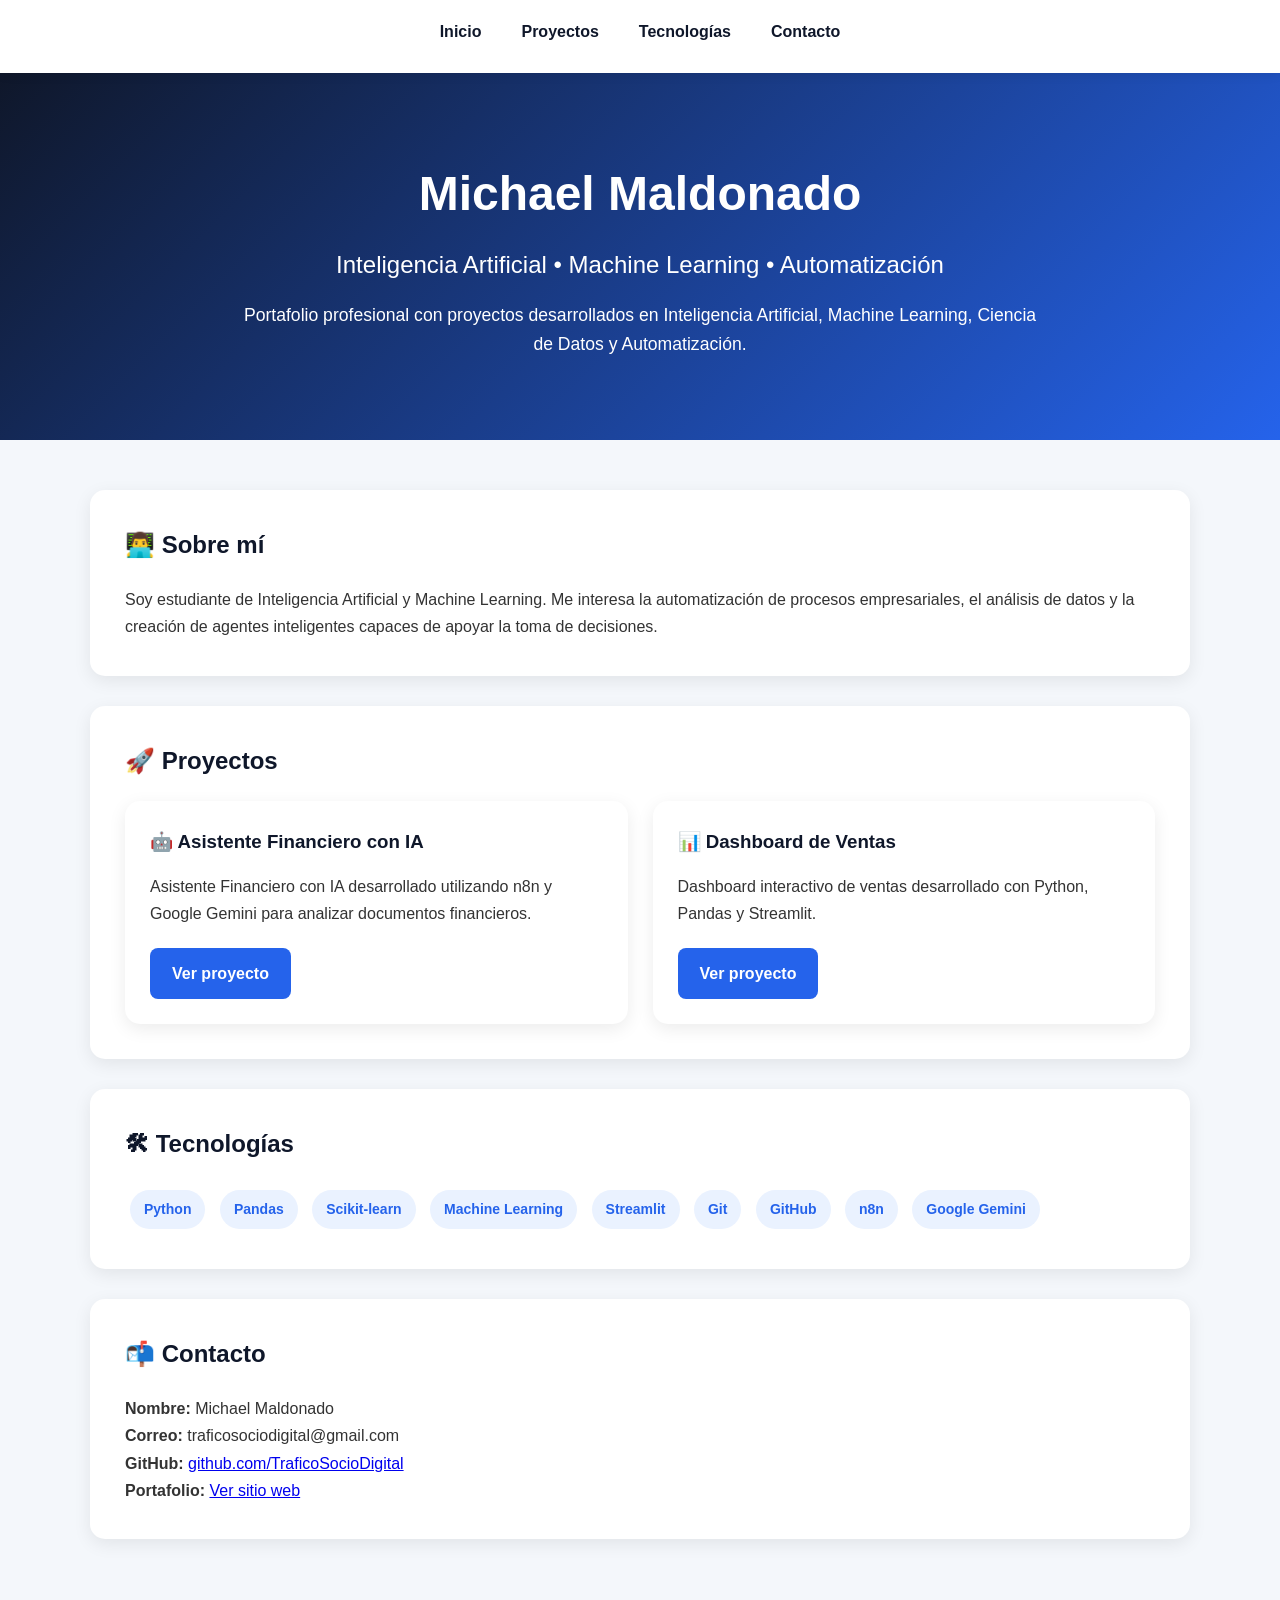
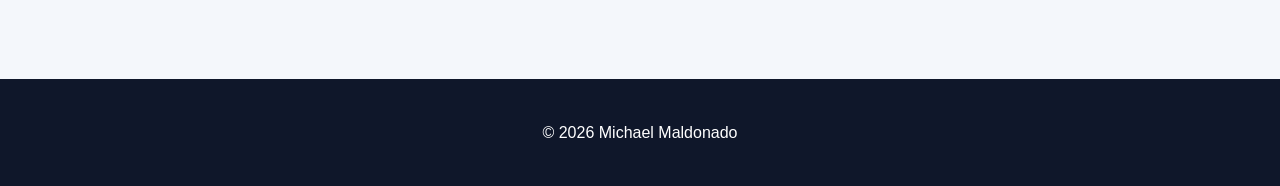
==== index.html @ 812fcdcc "Update index.html" ====
<!DOCTYPE html>
<html lang="es">

<head>
    <meta charset="UTF-8">
    <meta name="viewport" content="width=device-width, initial-scale=1.0">
    <title>Michael Maldonado | Portafolio IA</title>

    <link rel="stylesheet" href="estilos.css">
</head>

<body>

<nav>
    <ul>
        <li><a href="index.html">Inicio</a></li>
        <li><a href="#proyectos">Proyectos</a></li>
        <li><a href="#tecnologias">Tecnologías</a></li>
        <li><a href="#contacto">Contacto</a></li>
    </ul>
</nav>

    <!-- Encabezado -->
    <header>
        <h1>Michael Maldonado</h1>
        <h2>Inteligencia Artificial • Machine Learning • Automatización</h2>

        <p>
            Portafolio profesional con proyectos desarrollados en Inteligencia Artificial,
            Machine Learning, Ciencia de Datos y Automatización.
        </p>
    </header>

    <main class="container">

        <!-- Sobre mí -->
        <section class="card">
            <h2>👨‍💻 Sobre mí</h2>

            <p>
                Soy estudiante de Inteligencia Artificial y Machine Learning.
                Me interesa la automatización de procesos empresariales,
                el análisis de datos y la creación de agentes inteligentes
                capaces de apoyar la toma de decisiones.
            </p>
        </section>

        <!-- Proyectos -->
<section class="card" id="proyectos">

    <h2>🚀 Proyectos</h2>

    <div class="projects">

        <div class="project">

            <div class="project-content">

                <h3>🤖 Asistente Financiero con IA</h3>

                <p>
                    Asistente Financiero con IA desarrollado utilizando n8n y Google Gemini para analizar documentos financieros.
                </p>

                <a href="proyecto1.html" class="btn">
                    Ver proyecto
                </a>

            </div>

        </div>

        <div class="project">

            <div class="project-content">

                <h3>📊 Dashboard de Ventas</h3>

                <p>
                    Dashboard interactivo de ventas desarrollado con Python, Pandas y Streamlit.
                </p>

                <a href="proyecto2.html" class="btn">
                    Ver proyecto
                </a>

            </div>

        </div>

    </div>

</section>

        <!-- Tecnologías -->
<section class="card" id="tecnologias">

    <h2>🛠 Tecnologías</h2>

    <span class="tech">Python</span>
    <span class="tech">Pandas</span>
    <span class="tech">Scikit-learn</span>
    <span class="tech">Machine Learning</span>
    <span class="tech">Streamlit</span>
    <span class="tech">Git</span>
    <span class="tech">GitHub</span>
    <span class="tech">n8n</span>
    <span class="tech">Google Gemini

        </section>

        <section class="card" id="contacto">

    <h2>📬 Contacto</h2>

    <p><strong>Nombre:</strong> Michael Maldonado</p>

    <p><strong>Correo:</strong> traficosociodigital@gmail.com</p>

    <p>
        <strong>GitHub:</strong>
        <a href="https://github.com/TraficoSocioDigital" target="_blank">
            github.com/TraficoSocioDigital
        </a>
    </p>

    <p>
        <strong>Portafolio:</strong>
        <a href="https://traficosociodigital.github.io/portafolio-ia/" target="_blank">
            Ver sitio web
        </a>
    </p>

</section>

    </main>

    <footer>
        <p>© 2026 Michael Maldonado</p>
    </footer>

</body>

</html>
---- estilos.css ----
/* ===========================
   PORTAFOLIO IA - ESTILOS
   =========================== */

*{
    margin:0;
    padding:0;
    box-sizing:border-box;
    font-family:Arial, Helvetica, sans-serif;
}

body{
    background:#f4f7fb;
    color:#333;
    line-height:1.7;
}

/* ===========================
   ENCABEZADO
   =========================== */

header{
    background:linear-gradient(135deg,#0f172a,#2563eb);
    color:white;
    text-align:center;
    padding:80px 20px;
}

header h1{
    font-size:3rem;
    margin-bottom:10px;
}

header h2{
    font-weight:400;
    margin-bottom:15px;
}

header p{
    max-width:800px;
    margin:auto;
    font-size:1.1rem;
}

/* ===========================
   CONTENEDOR
   =========================== */

.container{
    width:90%;
    max-width:1100px;
    margin:auto;
    padding:50px 0;
}

/* ===========================
   TARJETAS
   =========================== */

.card{
    background:white;
    padding:35px;
    margin-bottom:30px;
    border-radius:15px;
    box-shadow:0 5px 18px rgba(0,0,0,.08);
}

.card h2{
    color:#0f172a;
    margin-bottom:20px;
}

/* ===========================
   PROYECTOS
   =========================== */

.projects{
    display:grid;
    grid-template-columns:repeat(auto-fit,minmax(320px,1fr));
    gap:25px;
}

.project{
    background:white;
    border-radius:15px;
    overflow:hidden;
    box-shadow:0 5px 18px rgba(0,0,0,.08);
    transition:.3s;
}

.project:hover{
    transform:translateY(-8px);
}

.project img{
    width:100%;
    height:220px;
    object-fit:cover;
}

.project-content{
    padding:25px;
}

.project-content h3{
    margin-bottom:15px;
    color:#0f172a;
}

.project-content p{
    margin-bottom:20px;
}

/* ===========================
   TECNOLOGÍAS
   =========================== */

.tech{
    display:inline-block;
    background:#eaf2ff;
    color:#2563eb;
    padding:8px 14px;
    border-radius:20px;
    margin:5px;
    font-size:14px;
    font-weight:bold;
}

/* ===========================
   BOTONES
   =========================== */

.btn{
    display:inline-block;
    background:#2563eb;
    color:white;
    text-decoration:none;
    padding:12px 22px;
    border-radius:8px;
    font-weight:bold;
    transition:.3s;
}

.btn:hover{
    background:#1d4ed8;
}

/* ===========================
   LISTAS
   =========================== */

ul{
    margin-left:25px;
}

li{
    margin-bottom:10px;
}

/* ===========================
   PIE DE PÁGINA
   =========================== */

footer{
    background:#0f172a;
    color:white;
    text-align:center;
    padding:35px;
    margin-top:60px;
}

footer p{
    margin:5px;
}

/* ===========================
   RESPONSIVE
   =========================== */

@media(max-width:768px){

header h1{
    font-size:2.2rem;
}

.container{
    width:95%;
}

}
/* ===========================
   MENÚ DE NAVEGACIÓN
   =========================== */

nav{
    background:#ffffff;
    box-shadow:0 2px 10px rgba(0,0,0,.08);
    position:sticky;
    top:0;
    z-index:1000;
}

nav ul{
    list-style:none;
    display:flex;
    justify-content:center;
    gap:40px;
    padding:18px;
    margin:0;
}

nav a{
    text-decoration:none;
    color:#0f172a;
    font-weight:bold;
    transition:.3s;
}

nav a:hover{
    color:#2563eb;
}
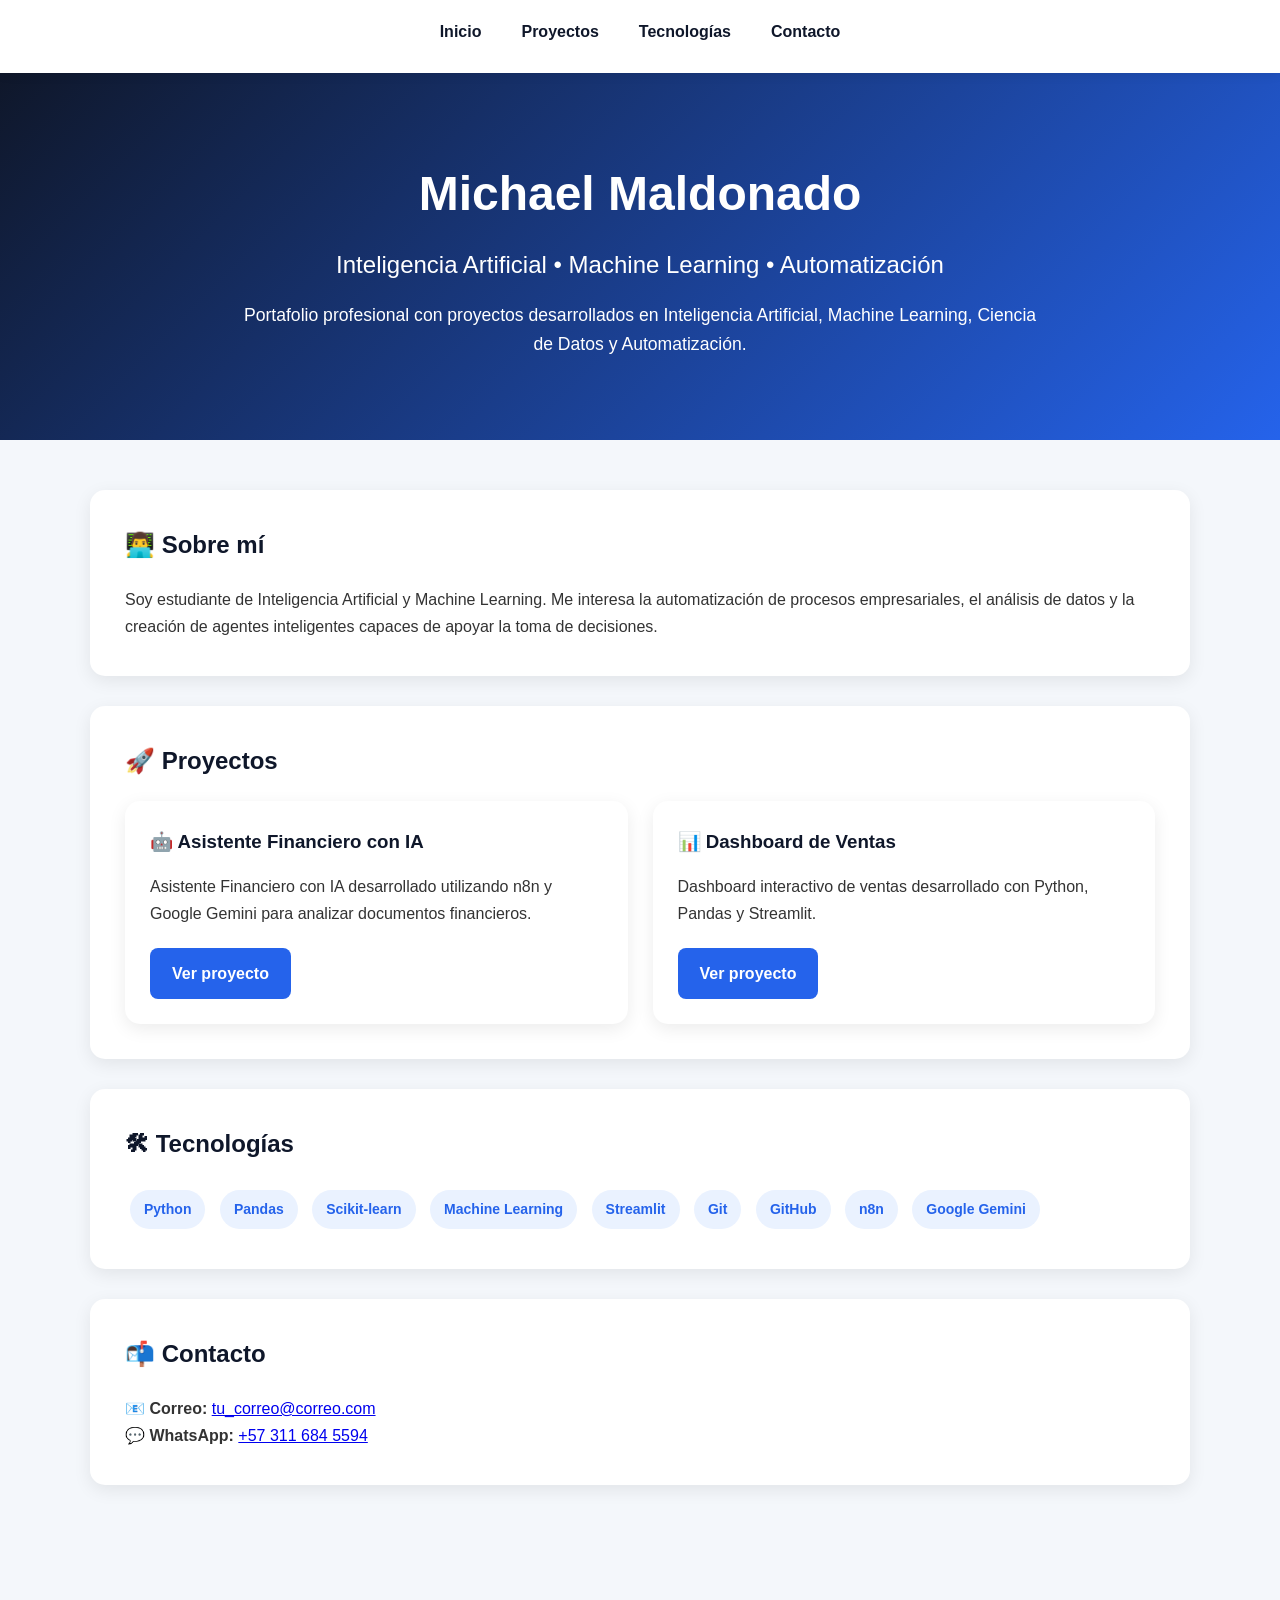
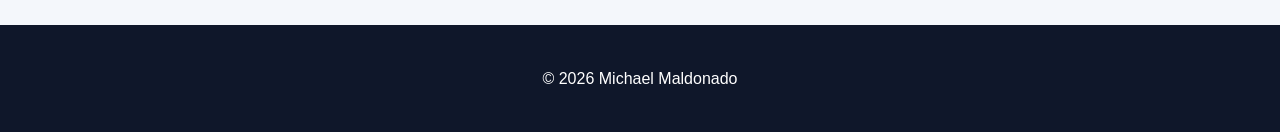
==== commit 48cda65e: "Update index.html" ====
--- a/index.html
+++ b/index.html
@@ -109,25 +109,22 @@
 
         </section>
 
-        <section class="card" id="contacto">
+        <!-- Contacto -->
+<section class="card" id="contacto">
 
     <h2>📬 Contacto</h2>
 
-    <p><strong>Nombre:</strong> Michael Maldonado</p>
-
-    <p><strong>Correo:</strong> traficosociodigital@gmail.com</p>
-
     <p>
-        <strong>GitHub:</strong>
-        <a href="https://github.com/TraficoSocioDigital" target="_blank">
-            github.com/TraficoSocioDigital
+        <strong>📧 Correo:</strong>
+        <a href="mailto:tu_correo@correo.com">
+            tu_correo@correo.com
         </a>
     </p>
 
     <p>
-        <strong>Portafolio:</strong>
-        <a href="https://traficosociodigital.github.io/portafolio-ia/" target="_blank">
-            Ver sitio web
+        <strong>💬 WhatsApp:</strong>
+        <a href="https://wa.me/573116845594" target="_blank">
+            +57 311 684 5594
         </a>
     </p>
 
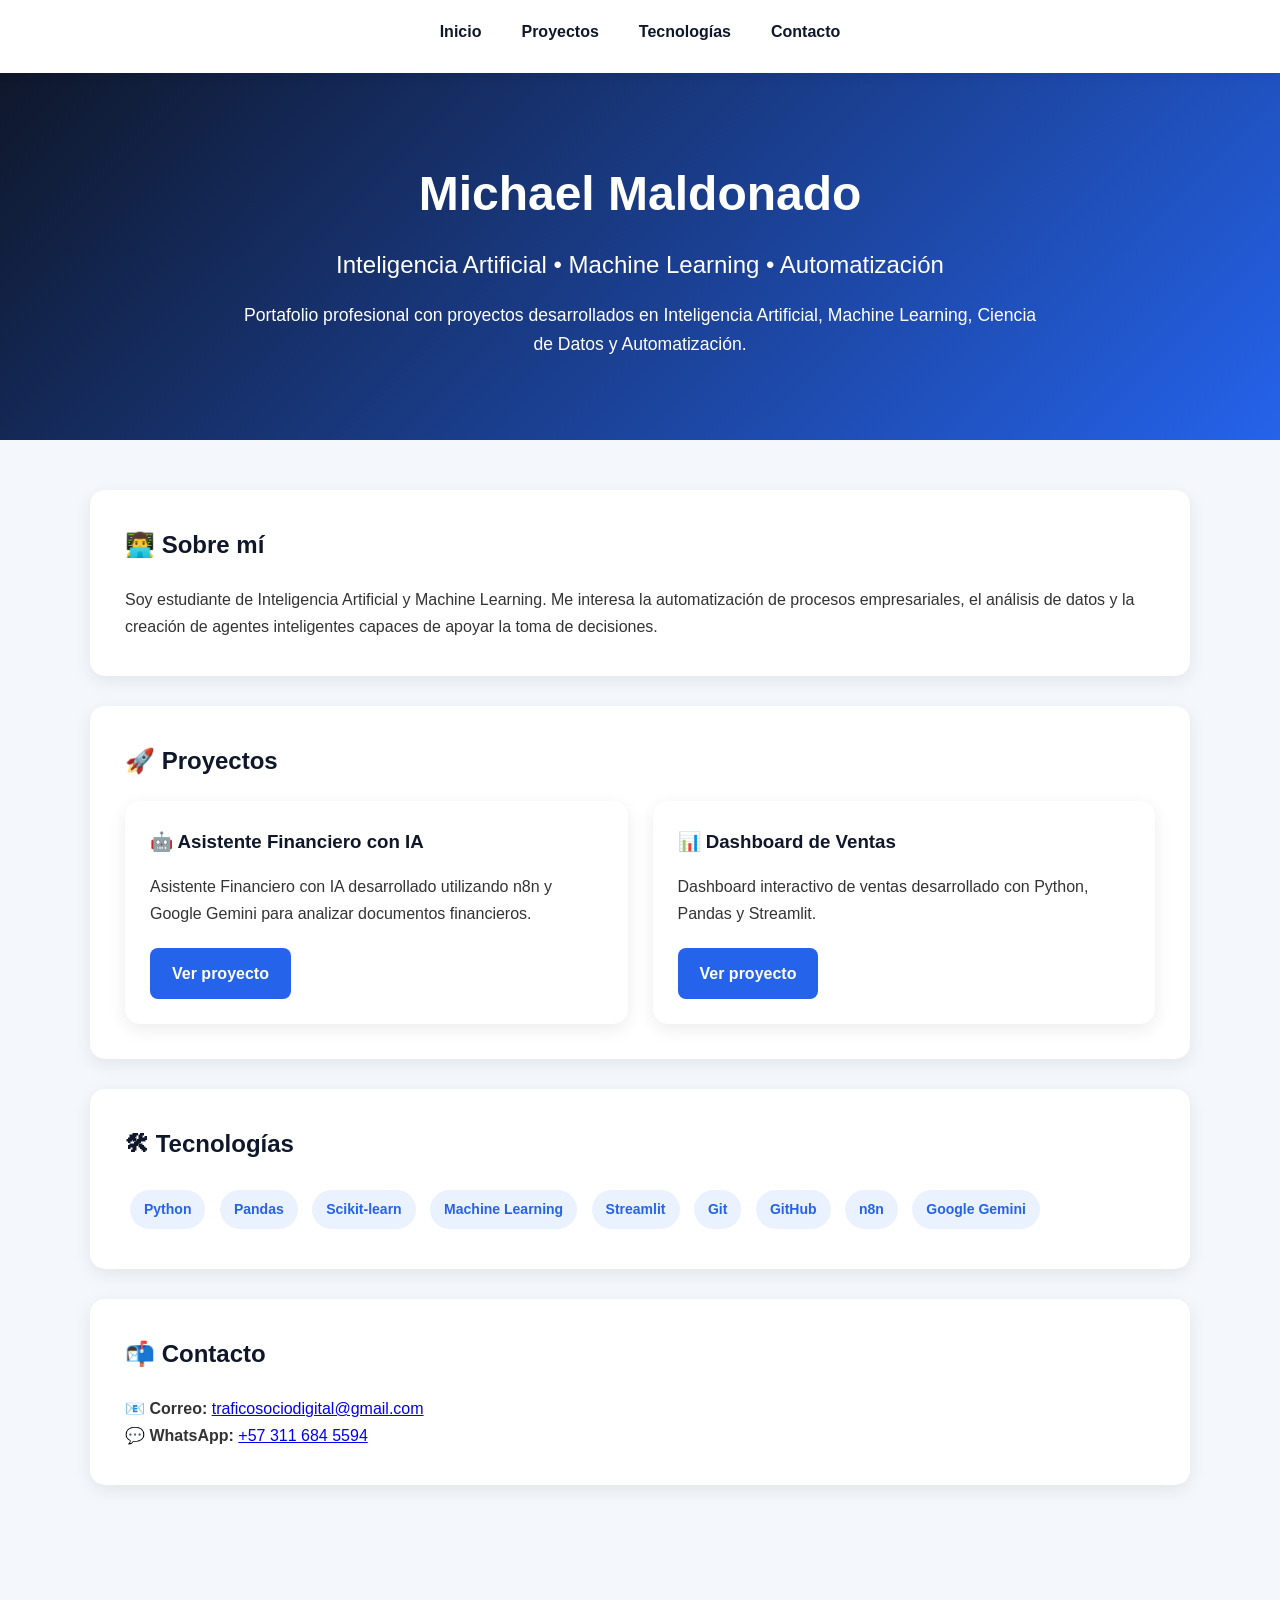
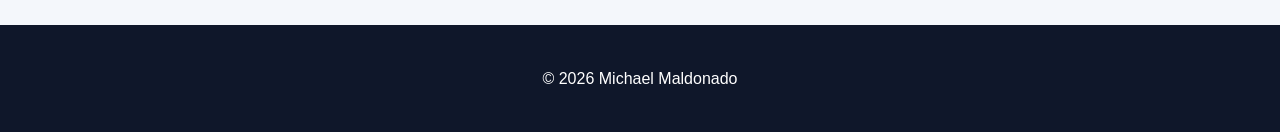
==== commit 5bac3b1d: "Update index.html" ====
--- a/index.html
+++ b/index.html
@@ -116,8 +116,8 @@
 
     <p>
         <strong>📧 Correo:</strong>
-        <a href="mailto:tu_correo@correo.com">
-            tu_correo@correo.com
+        <a href="mailto:traficosociodigital@gmail.com">
+            traficosociodigital@gmail.com
         </a>
     </p>
 
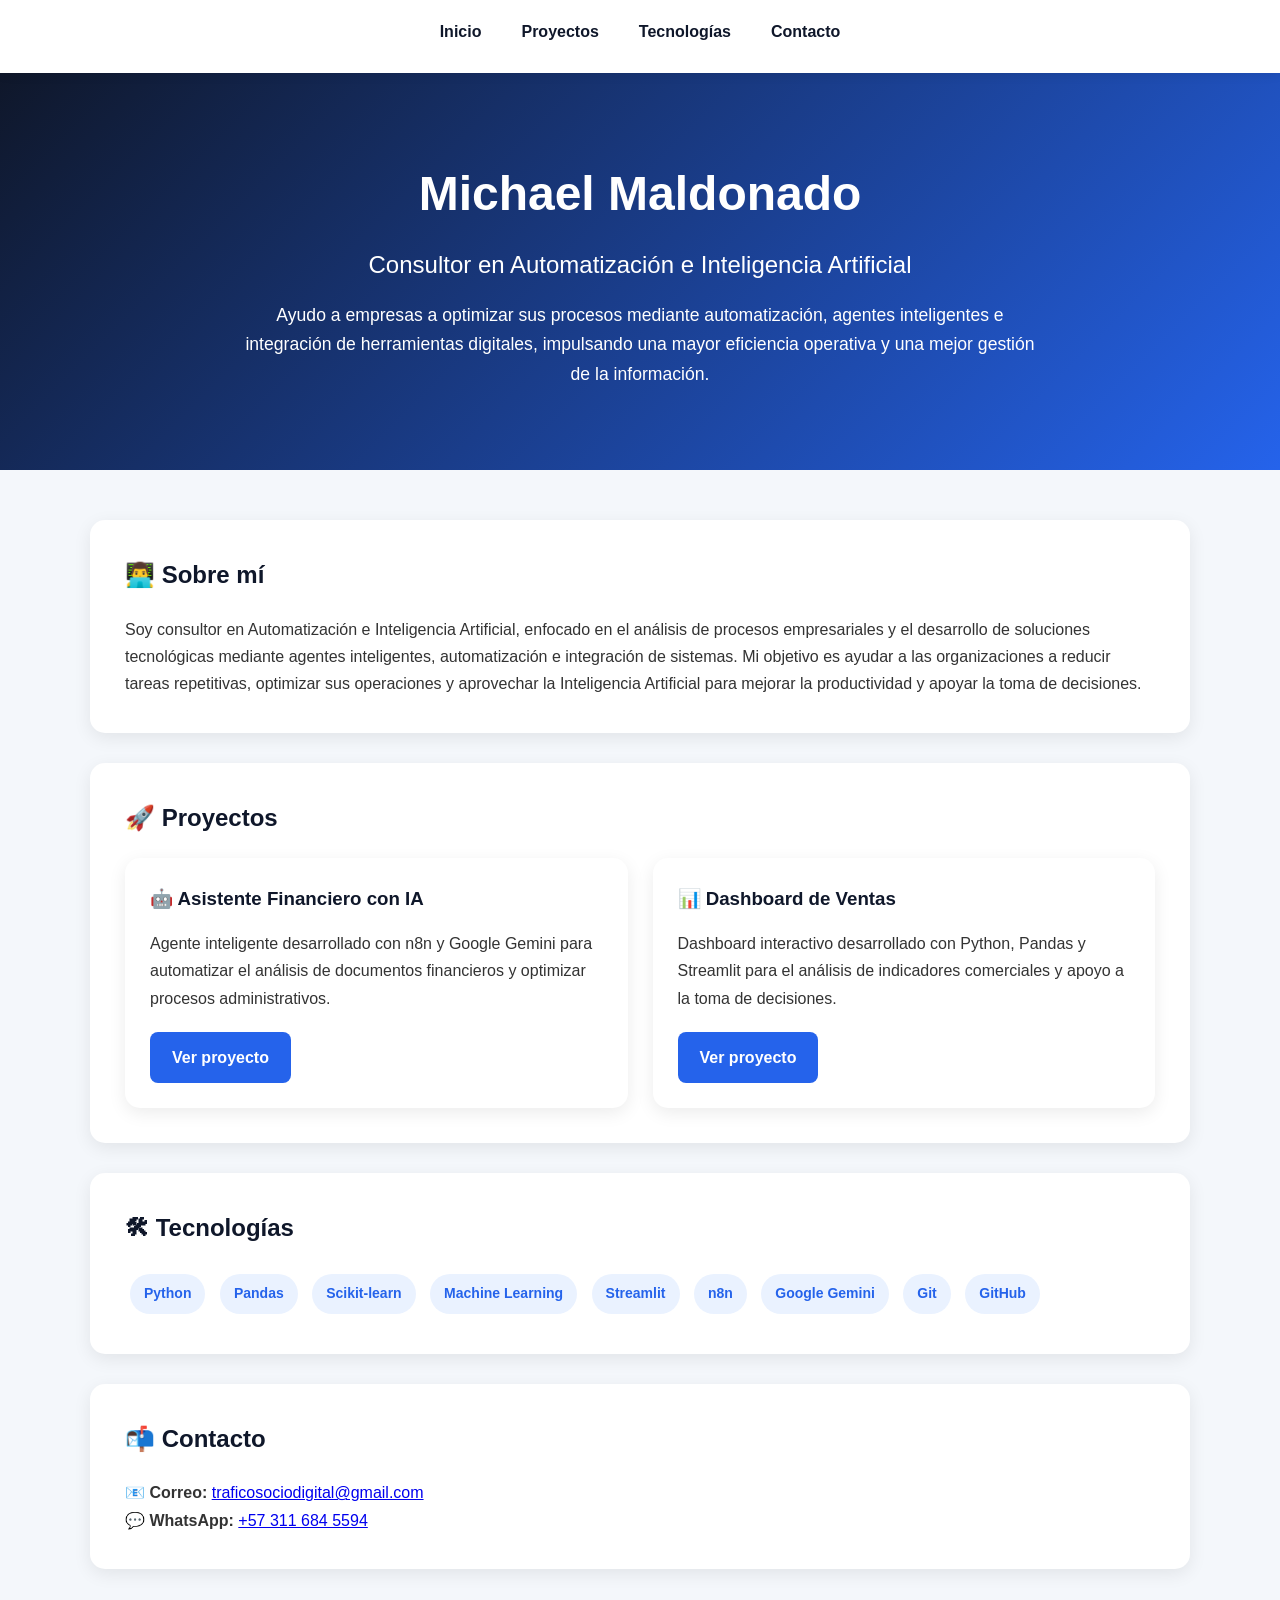
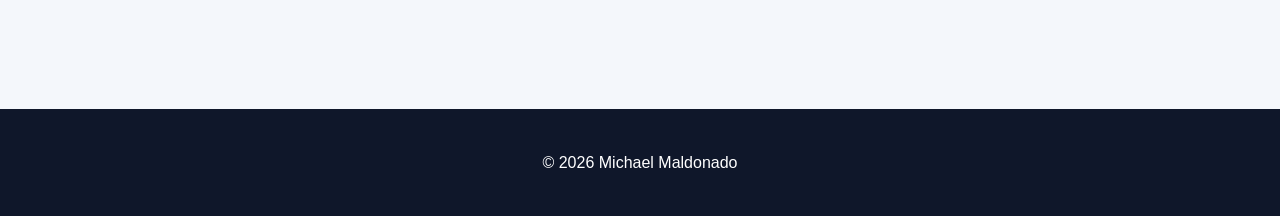
==== commit 8a16e942: "Update index.html" ====
--- a/index.html
+++ b/index.html
@@ -4,7 +4,7 @@
 <head>
     <meta charset="UTF-8">
     <meta name="viewport" content="width=device-width, initial-scale=1.0">
-    <title>Michael Maldonado | Portafolio IA</title>
+    <title>Michael Maldonado | Consultor en IA y Automatización</title>
 
     <link rel="stylesheet" href="estilos.css">
 </head>
@@ -20,121 +20,132 @@
     </ul>
 </nav>
 
-    <!-- Encabezado -->
-    <header>
-        <h1>Michael Maldonado</h1>
-        <h2>Inteligencia Artificial • Machine Learning • Automatización</h2>
+<!-- Encabezado -->
+<header>
+
+    <h1>Michael Maldonado</h1>
+
+    <h2>Consultor en Automatización e Inteligencia Artificial</h2>
+
+    <p>
+        Ayudo a empresas a optimizar sus procesos mediante automatización,
+        agentes inteligentes e integración de herramientas digitales,
+        impulsando una mayor eficiencia operativa y una mejor gestión de la información.
+    </p>
+
+</header>
+
+<main class="container">
+
+    <!-- Sobre mí -->
+    <section class="card">
+
+        <h2>👨‍💻 Sobre mí</h2>
 
         <p>
-            Portafolio profesional con proyectos desarrollados en Inteligencia Artificial,
-            Machine Learning, Ciencia de Datos y Automatización.
+            Soy consultor en Automatización e Inteligencia Artificial, enfocado en el análisis
+            de procesos empresariales y el desarrollo de soluciones tecnológicas mediante
+            agentes inteligentes, automatización e integración de sistemas.
+
+            Mi objetivo es ayudar a las organizaciones a reducir tareas repetitivas,
+            optimizar sus operaciones y aprovechar la Inteligencia Artificial para
+            mejorar la productividad y apoyar la toma de decisiones.
         </p>
-    </header>
 
-    <main class="container">
+    </section>
 
-        <!-- Sobre mí -->
-        <section class="card">
-            <h2>👨‍💻 Sobre mí</h2>
+    <!-- Proyectos -->
+    <section class="card" id="proyectos">
 
-            <p>
-                Soy estudiante de Inteligencia Artificial y Machine Learning.
-                Me interesa la automatización de procesos empresariales,
-                el análisis de datos y la creación de agentes inteligentes
-                capaces de apoyar la toma de decisiones.
-            </p>
-        </section>
+        <h2>🚀 Proyectos</h2>
 
-        <!-- Proyectos -->
-<section class="card" id="proyectos">
+        <div class="projects">
 
-    <h2>🚀 Proyectos</h2>
+            <div class="project">
 
-    <div class="projects">
+                <div class="project-content">
 
-        <div class="project">
+                    <h3>🤖 Asistente Financiero con IA</h3>
 
-            <div class="project-content">
+                    <p>
+                        Agente inteligente desarrollado con n8n y Google Gemini para automatizar
+                        el análisis de documentos financieros y optimizar procesos administrativos.
+                    </p>
 
-                <h3>🤖 Asistente Financiero con IA</h3>
+                    <a href="proyecto1.html" class="btn">
+                        Ver proyecto
+                    </a>
 
-                <p>
-                    Asistente Financiero con IA desarrollado utilizando n8n y Google Gemini para analizar documentos financieros.
-                </p>
+                </div>
 
-                <a href="proyecto1.html" class="btn">
-                    Ver proyecto
-                </a>
+            </div>
+
+            <div class="project">
+
+                <div class="project-content">
+
+                    <h3>📊 Dashboard de Ventas</h3>
+
+                    <p>
+                        Dashboard interactivo desarrollado con Python, Pandas y Streamlit para
+                        el análisis de indicadores comerciales y apoyo a la toma de decisiones.
+                    </p>
+
+                    <a href="proyecto2.html" class="btn">
+                        Ver proyecto
+                    </a>
+
+                </div>
 
             </div>
 
         </div>
 
-        <div class="project">
+    </section>
 
-            <div class="project-content">
+    <!-- Tecnologías -->
+    <section class="card" id="tecnologias">
 
-                <h3>📊 Dashboard de Ventas</h3>
+        <h2>🛠 Tecnologías</h2>
 
-                <p>
-                    Dashboard interactivo de ventas desarrollado con Python, Pandas y Streamlit.
-                </p>
+        <span class="tech">Python</span>
+        <span class="tech">Pandas</span>
+        <span class="tech">Scikit-learn</span>
+        <span class="tech">Machine Learning</span>
+        <span class="tech">Streamlit</span>
+        <span class="tech">n8n</span>
+        <span class="tech">Google Gemini</span>
+        <span class="tech">Git</span>
+        <span class="tech">GitHub</span>
 
-                <a href="proyecto2.html" class="btn">
-                    Ver proyecto
-                </a>
+    </section>
 
-            </div>
+    <!-- Contacto -->
+    <section class="card" id="contacto">
 
-        </div>
+        <h2>📬 Contacto</h2>
 
-    </div>
+        <p>
+            <strong>📧 Correo:</strong>
+            <a href="mailto:traficosociodigital@gmail.com">
+                traficosociodigital@gmail.com
+            </a>
+        </p>
 
-</section>
+        <p>
+            <strong>💬 WhatsApp:</strong>
+            <a href="https://wa.me/573116845594" target="_blank">
+                +57 311 684 5594
+            </a>
+        </p>
 
-        <!-- Tecnologías -->
-<section class="card" id="tecnologias">
+    </section>
 
-    <h2>🛠 Tecnologías</h2>
+</main>
 
-    <span class="tech">Python</span>
-    <span class="tech">Pandas</span>
-    <span class="tech">Scikit-learn</span>
-    <span class="tech">Machine Learning</span>
-    <span class="tech">Streamlit</span>
-    <span class="tech">Git</span>
-    <span class="tech">GitHub</span>
-    <span class="tech">n8n</span>
-    <span class="tech">Google Gemini
-
-        </section>
-
-        <!-- Contacto -->
-<section class="card" id="contacto">
-
-    <h2>📬 Contacto</h2>
-
-    <p>
-        <strong>📧 Correo:</strong>
-        <a href="mailto:traficosociodigital@gmail.com">
-            traficosociodigital@gmail.com
-        </a>
-    </p>
-
-    <p>
-        <strong>💬 WhatsApp:</strong>
-        <a href="https://wa.me/573116845594" target="_blank">
-            +57 311 684 5594
-        </a>
-    </p>
-
-</section>
-
-    </main>
-
-    <footer>
-        <p>© 2026 Michael Maldonado</p>
-    </footer>
+<footer>
+    <p>© 2026 Michael Maldonado</p>
+</footer>
 
 </body>
 
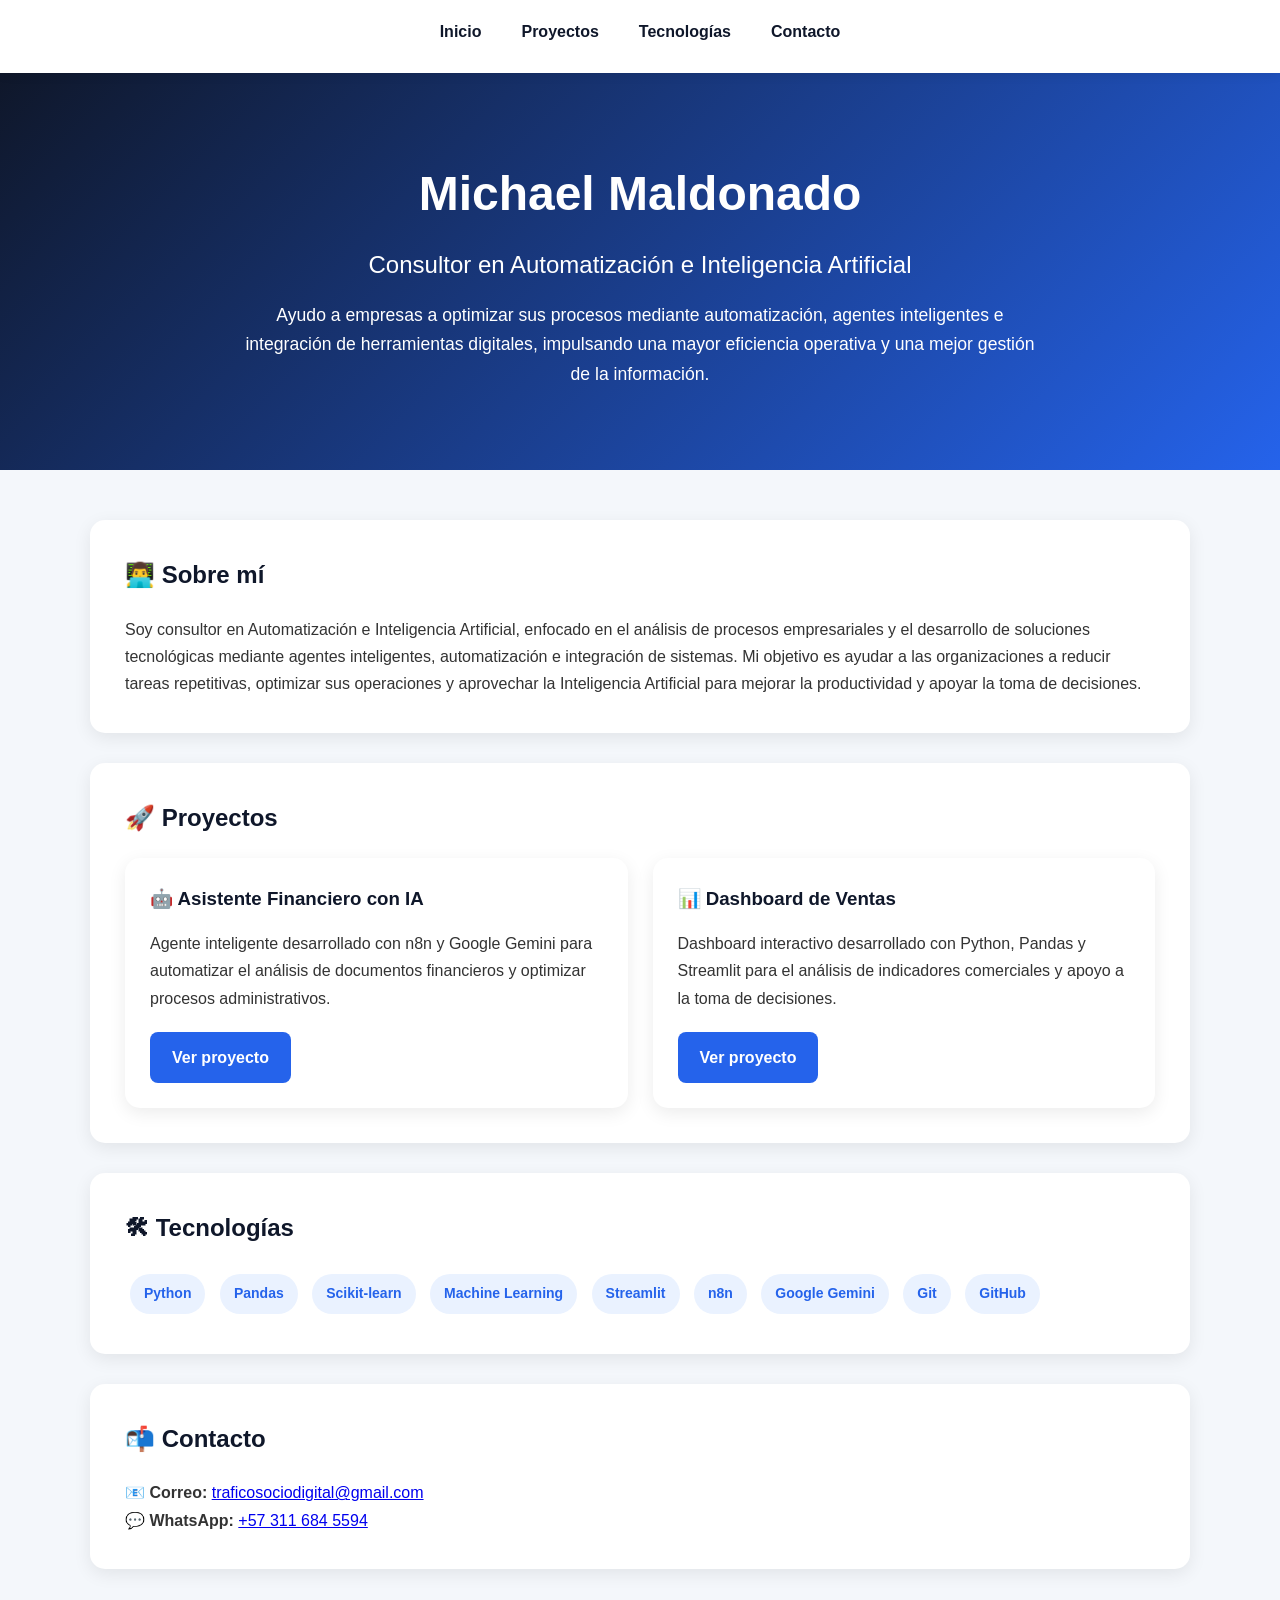
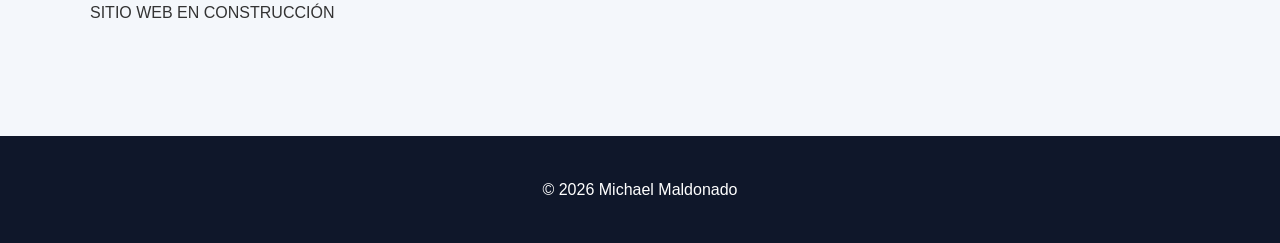
==== commit 679de2f0: "Update index.html" ====
--- a/index.html
+++ b/index.html
@@ -140,7 +140,11 @@
         </p>
 
     </section>
-
+    
+ <p>
+      SITIO WEB EN CONSTRUCCIÓN
+    </p>
+    
 </main>
 
 <footer>
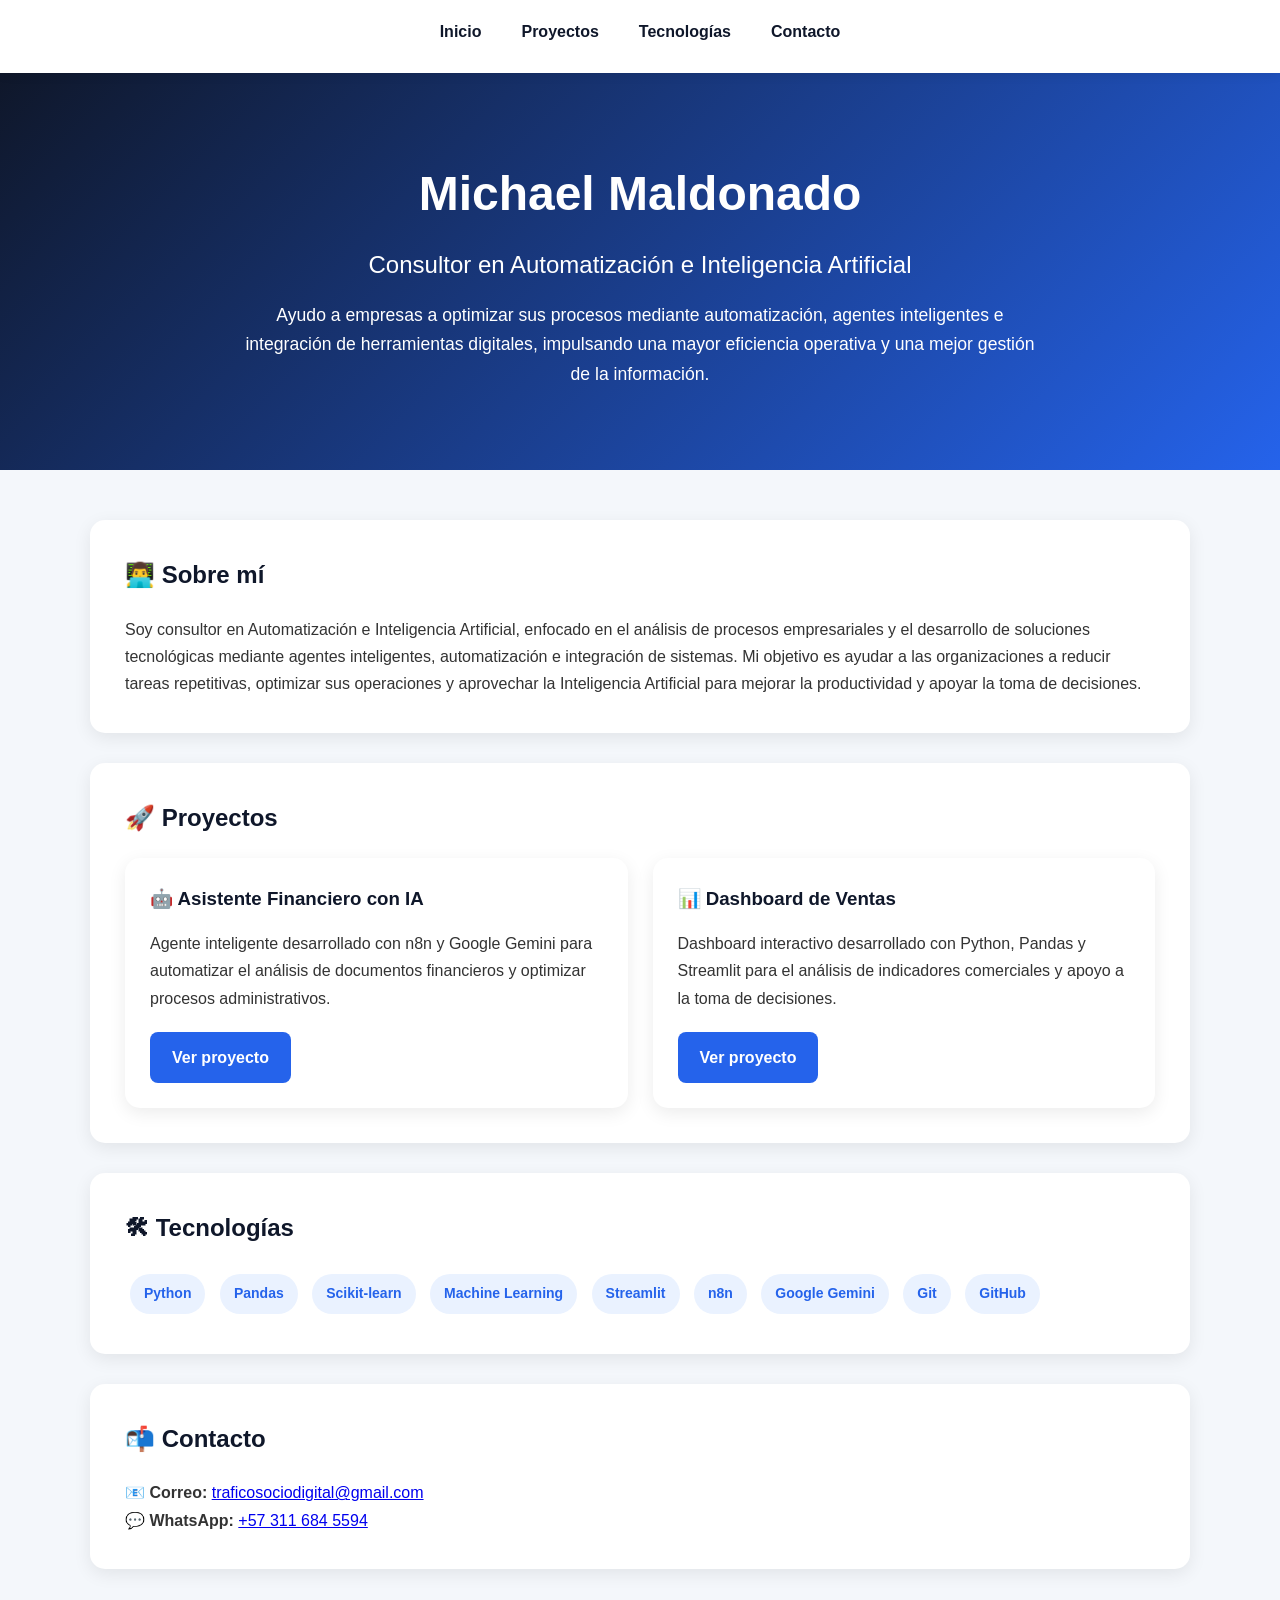
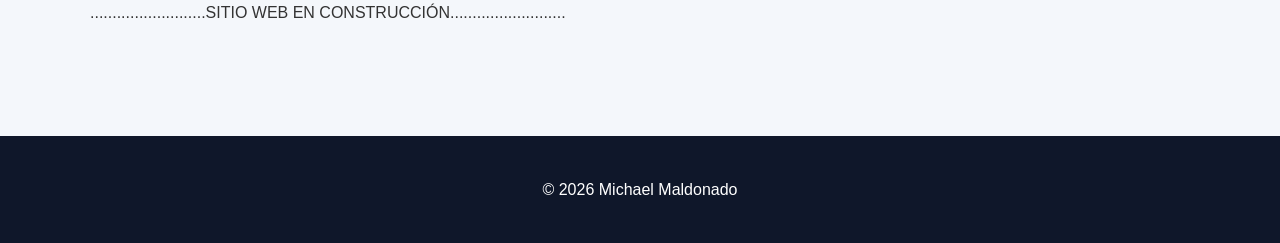
==== commit abbd9391: "Update index.html" ====
--- a/index.html
+++ b/index.html
@@ -142,7 +142,7 @@
     </section>
     
  <p>
-      SITIO WEB EN CONSTRUCCIÓN
+    ..........................SITIO WEB EN CONSTRUCCIÓN..........................
     </p>
     
 </main>
